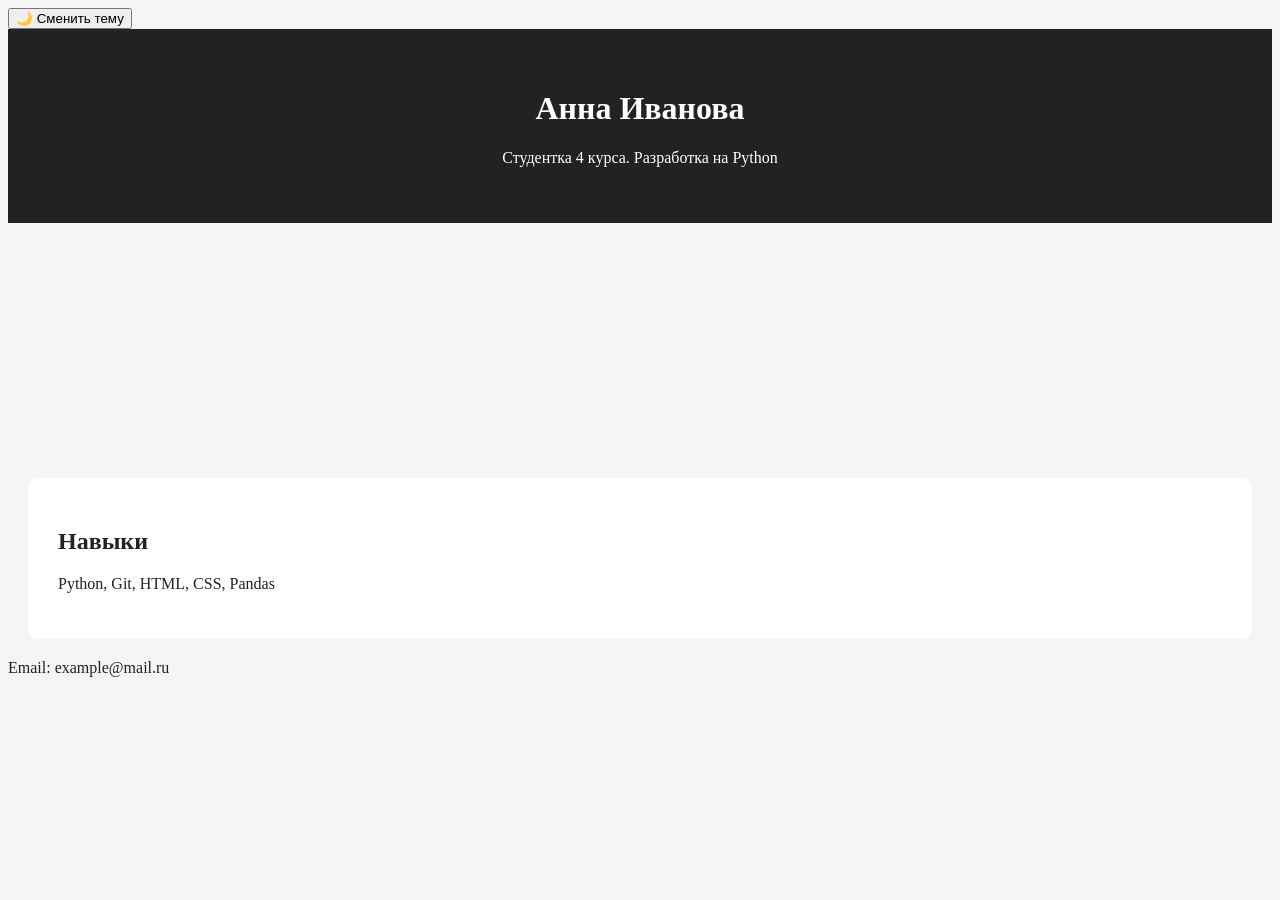
==== index.html @ 7d3847ce "first commit" ====
<!DOCTYPE html>
<html lang="ru">
<head>
    <meta charset="UTF-8">
    <title>Портфолио</title>
    <link rel="stylesheet" href="style.css">
    <script src="script.js"></script>
    <link href="https://cdn.jsdelivr.net/npm/aos@2.3.4/dist/aos.css" rel="stylesheet">
    <script src="https://cdn.jsdelivr.net/npm/aos@2.3.4/dist/aos.js"></script>
</head>
<body>
    <body class="light">
    <button id="theme-button">🌙 Сменить тему</button>
    <header>
        <h1>Анна Иванова</h1>
        <p>Студентка 4 курса. Разработка на Python</p>
    </header>
    
    <section data-aos="fade-up">
        <h2>Проекты</h2>
        <ul>
            <li>Игра "Угадай число"</li>
            <li>Калькулятор</li>
            <li>Учёт расходов</li>
        <li>Анализ данных</li>
    </ul>
</section>

    <section>
        <h2>Навыки</h2>
        <p>Python, Git, HTML, CSS, Pandas</p>
    </section>

    <footer>
        <p>Email: example@mail.ru</p>
    </footer>
</body>
</html>
---- style.css ----
body {
    background: #f5f5f5;
    color: #222;
    transition: 0.5s;
}

body.light {
    background: #f5f5f5;
    color: #222;
}

body.light section {
    background: white;
}

body.dark {
    background: #121212;
    color: #e0e0e0;
}

body.dark section {
    background: #1e1e1e;
}

header {
    background: #222;
    color: white;
    padding: 40px;
    text-align: center;
}

section {
    padding: 30px;
    margin: 20px;
    background: white;
    border-radius: 10px;
}
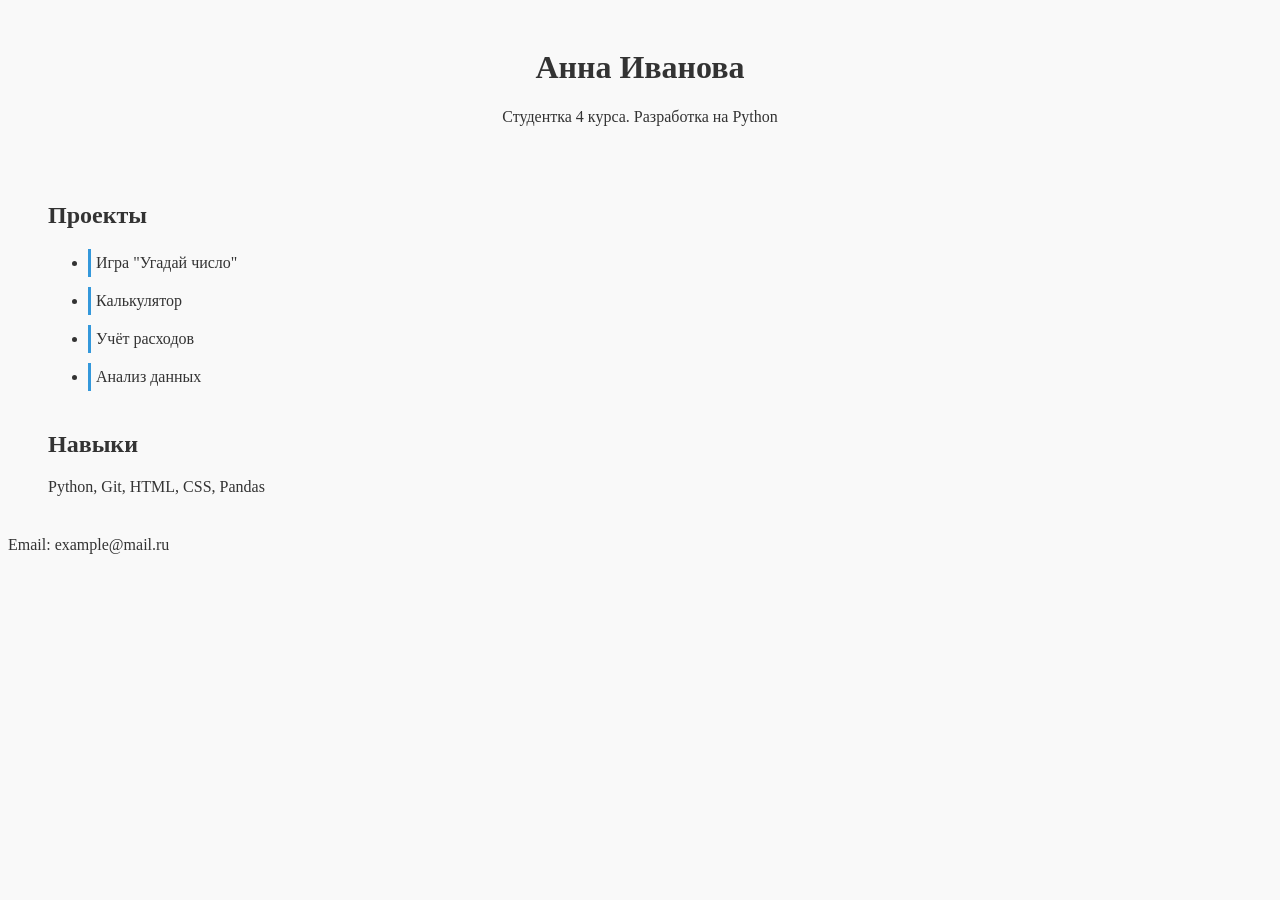
==== commit ce669ef4: "No light and dark mode" ====
--- a/index.html
+++ b/index.html
@@ -2,37 +2,41 @@
 <html lang="ru">
 <head>
     <meta charset="UTF-8">
-    <title>Портфолио</title>
+    <title>Портфолио Анны Ивановой</title>
     <link rel="stylesheet" href="style.css">
-    <script src="script.js"></script>
+    <!-- AOS анимации -->
     <link href="https://cdn.jsdelivr.net/npm/aos@2.3.4/dist/aos.css" rel="stylesheet">
-    <script src="https://cdn.jsdelivr.net/npm/aos@2.3.4/dist/aos.js"></script>
 </head>
-<body>
-    <body class="light">
-    <button id="theme-button">🌙 Сменить тему</button>
+<body class="light">
+    <!-- Кнопка убрана -->
     <header>
         <h1>Анна Иванова</h1>
         <p>Студентка 4 курса. Разработка на Python</p>
     </header>
-    
-    <section data-aos="fade-up">
+
+    <section id="projects" data-aos="fade-up">
         <h2>Проекты</h2>
         <ul>
-            <li>Игра "Угадай число"</li>
-            <li>Калькулятор</li>
-            <li>Учёт расходов</li>
-        <li>Анализ данных</li>
-    </ul>
-</section>
+            <li class="project-item" data-aos="fade-right" data-aos-delay="100">Игра "Угадай число"</li>
+            <li class="project-item" data-aos="fade-right" data-aos-delay="200">Калькулятор</li>
+            <li class="project-item" data-aos="fade-right" data-aos-delay="300">Учёт расходов</li>
+            <li class="project-item" data-aos="fade-right" data-aos-delay="400">Анализ данных</li>
+        </ul>
+    </section>
 
-    <section>
+    <section id="skills" data-aos="fade-up" data-aos-delay="100">
         <h2>Навыки</h2>
         <p>Python, Git, HTML, CSS, Pandas</p>
     </section>
 
-    <footer>
+    <footer data-aos="fade-up" data-aos-delay="200">
         <p>Email: example@mail.ru</p>
     </footer>
+
+    <script src="https://cdn.jsdelivr.net/npm/aos@2.3.4/dist/aos.js"></script>
+    <script src="script.js"></script>
+    <script>
+        AOS.init(); // инициализация анимаций
+    </script>
 </body>
 </html>
--- a/style.css
+++ b/style.css
@@ -1,37 +1,31 @@
-body {
-    background: #f5f5f5;
-    color: #222;
-    transition: 0.5s;
-}
+/* style.css */
 
 body.light {
-    background: #f5f5f5;
-    color: #222;
-}
-
-body.light section {
-    background: white;
+    background-color: #f9f9f9;
+    color: #333;
 }
 
 body.dark {
-    background: #121212;
-    color: #e0e0e0;
-}
-
-body.dark section {
-    background: #1e1e1e;
+    background-color: #222;
+    color: #f9f9f9;
 }
 
 header {
-    background: #222;
-    color: white;
-    padding: 40px;
     text-align: center;
+    padding: 20px;
 }
 
 section {
-    padding: 30px;
-    margin: 20px;
-    background: white;
-    border-radius: 10px;
+    margin: 40px;
+}
+
+.project-item {
+    cursor: pointer;
+    margin: 10px 0;
+    padding: 5px;
+    border-left: 3px solid #3498db;
+}
+
+.project-item:hover {
+    background-color: #eef;
 }
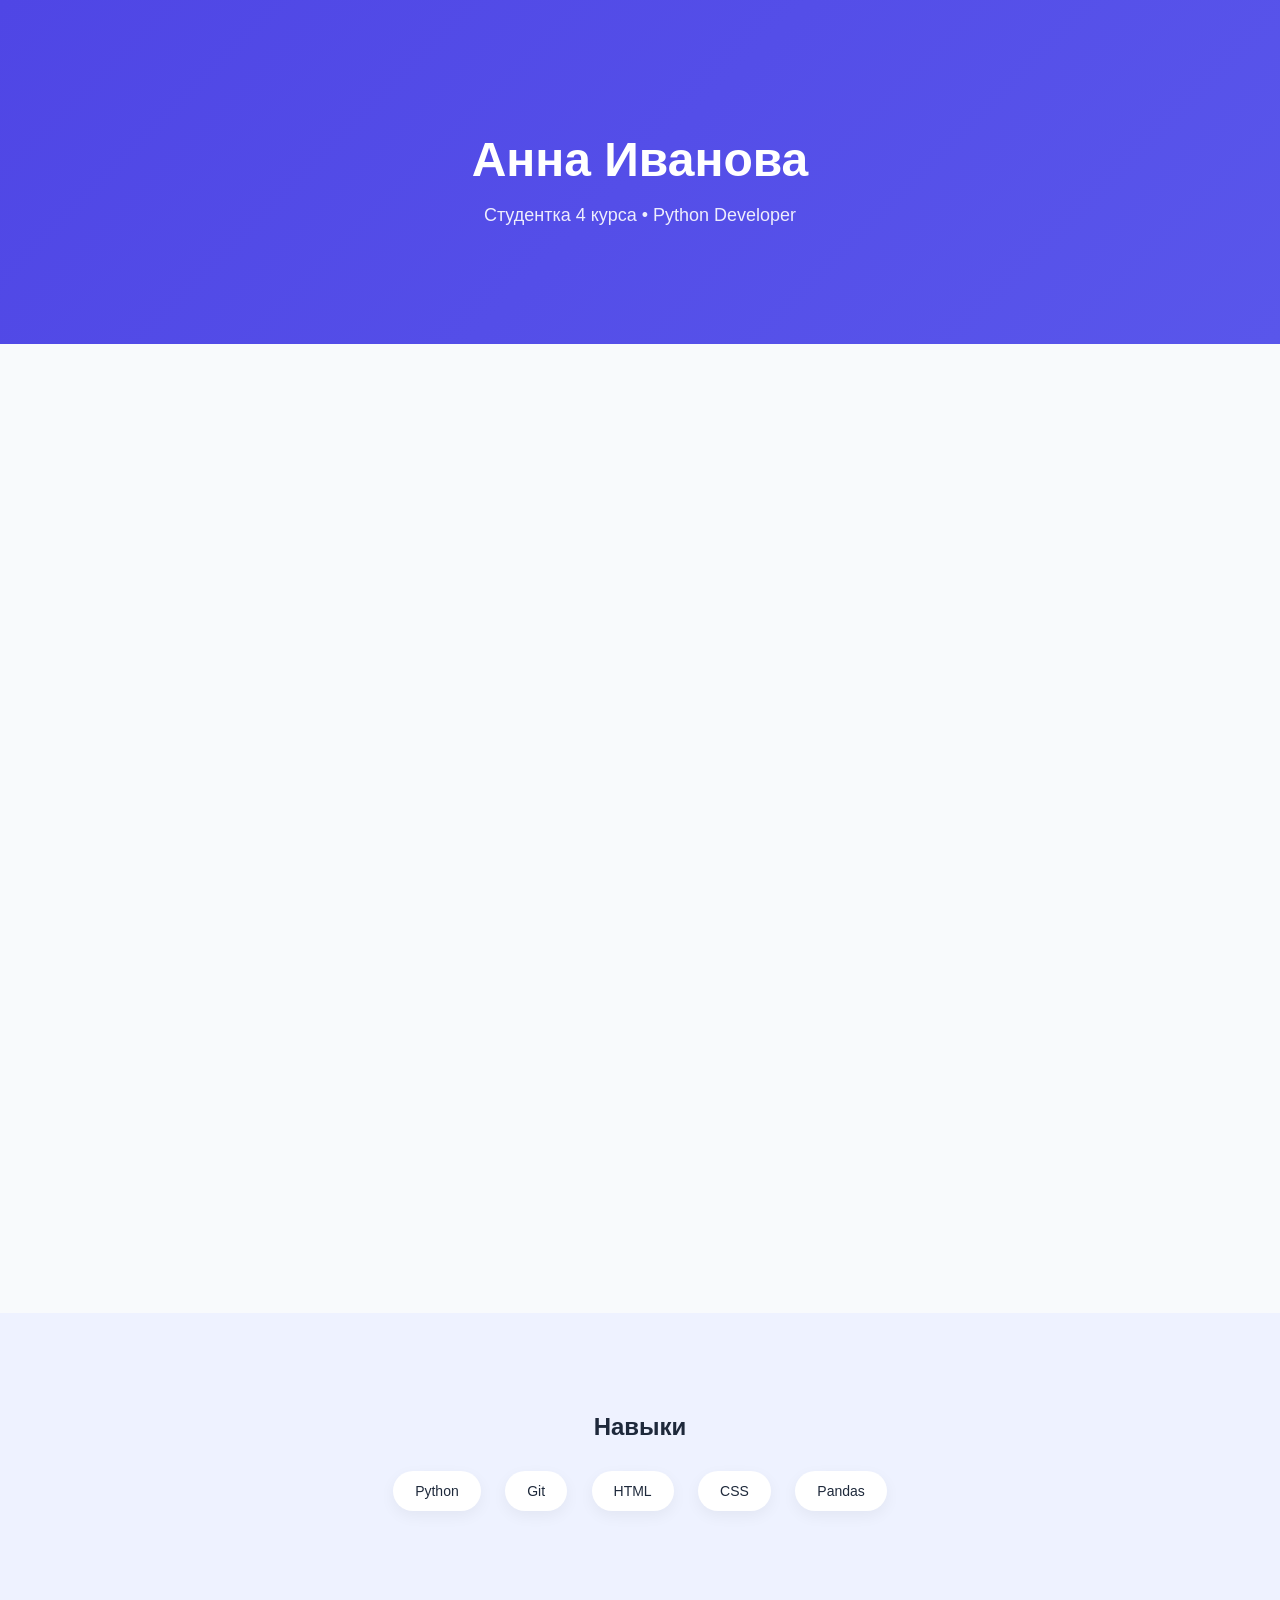
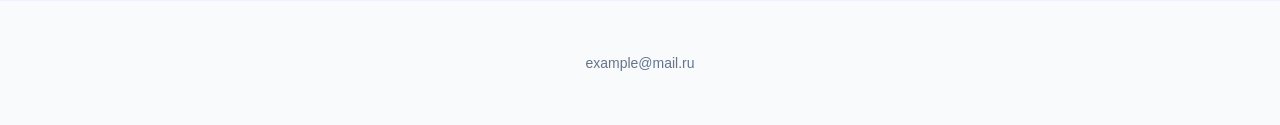
==== commit adc38cdb: "new desiang" ====
--- a/index.html
+++ b/index.html
@@ -2,41 +2,66 @@
 <html lang="ru">
 <head>
     <meta charset="UTF-8">
-    <title>Портфолио Анны Ивановой</title>
+    <meta name="viewport" content="width=device-width, initial-scale=1.0">
+    <title>Анна Иванова | Портфолио</title>
     <link rel="stylesheet" href="style.css">
-    <!-- AOS анимации -->
-    <link href="https://cdn.jsdelivr.net/npm/aos@2.3.4/dist/aos.css" rel="stylesheet">
 </head>
-<body class="light">
-    <!-- Кнопка убрана -->
-    <header>
-        <h1>Анна Иванова</h1>
-        <p>Студентка 4 курса. Разработка на Python</p>
+<body>
+
+    <header class="hero">
+        <div class="container">
+            <h1>Анна Иванова</h1>
+            <p>Студентка 4 курса • Python Developer</p>
+        </div>
     </header>
 
-    <section id="projects" data-aos="fade-up">
-        <h2>Проекты</h2>
-        <ul>
-            <li class="project-item" data-aos="fade-right" data-aos-delay="100">Игра "Угадай число"</li>
-            <li class="project-item" data-aos="fade-right" data-aos-delay="200">Калькулятор</li>
-            <li class="project-item" data-aos="fade-right" data-aos-delay="300">Учёт расходов</li>
-            <li class="project-item" data-aos="fade-right" data-aos-delay="400">Анализ данных</li>
-        </ul>
+    <section class="projects">
+        <div class="container">
+            <h2 class="fade-in">Мои проекты</h2>
+            
+            <div class="project-card fade-in">
+                <h3>Игра "Угадай число"</h3>
+                <p>Консольная игра на Python с использованием random и циклов.</p>
+            </div>
+
+            <div class="project-card fade-in">
+                <h3>Калькулятор</h3>
+                <p>Приложение с функциями и обработкой ошибок.</p>
+            </div>
+                
+            <div class="project-card fade-in">
+                <h3>Учёт расходов</h3>
+                <p>Работа с файлами и хранение данных.</p>
+            </div>
+            
+            <div class="project-card fade-in">
+                <h3>Анализ данных</h3>
+                <p>Использование Pandas и Matplotlib для построения графиков.</p>
+            </div>
+        </div>
     </section>
 
-    <section id="skills" data-aos="fade-up" data-aos-delay="100">
-        <h2>Навыки</h2>
-        <p>Python, Git, HTML, CSS, Pandas</p>
+    <section class="skills">
+        <div class="container">
+            <h2>Навыки</h2>
+            <div class="skill-list">
+                <span>Python</span>
+                <span>Git</span>
+                <span>HTML</span>
+                <span>CSS</span>
+                <span>Pandas</span>
+            </div>
+        </div>
     </section>
-
-    <footer data-aos="fade-up" data-aos-delay="200">
-        <p>Email: example@mail.ru</p>
+    
+    <footer>
+        <div class="container">
+            <p>example@mail.ru</p>
+        </div>
     </footer>
 
-    <script src="https://cdn.jsdelivr.net/npm/aos@2.3.4/dist/aos.js"></script>
+    <!-- Подключаем JS в самом конце -->
     <script src="script.js"></script>
-    <script>
-        AOS.init(); // инициализация анимаций
-    </script>
+
 </body>
 </html>
--- a/style.css
+++ b/style.css
@@ -1,31 +1,179 @@
-/* style.css */
-
-body.light {
-    background-color: #f9f9f9;
-    color: #333;
+body {
+    margin: 0;
+    font-family: 'Segoe UI', sans-serif;
+    background-color: #F8FAFC;
+    color: #1E293B;
+    scroll-behavior: smooth;
 }
 
-body.dark {
-    background-color: #222;
-    color: #f9f9f9;
+/* ================= HERO ================= */
+
+.hero {
+    text-align: center;
+    padding: 100px 20px;
+    background: linear-gradient(135deg, #4F46E5, #6366F1);
+    background-size: 200% 200%;
+    animation: gradientMove 8s ease infinite;
+    color: white;
 }
 
-header {
-    text-align: center;
-    padding: 20px;
+@keyframes gradientMove {
+    0% { background-position: 0% 50%; }
+    50% { background-position: 100% 50%; }
+    100% { background-position: 0% 50%; }
 }
 
-section {
-    margin: 40px;
+.hero h1 {
+    font-size: 48px;
+    margin-bottom: 10px;
+    animation: fadeDown 1s ease forwards;
 }
 
-.project-item {
-    cursor: pointer;
-    margin: 10px 0;
-    padding: 5px;
-    border-left: 3px solid #3498db;
+.hero p {
+    font-size: 18px;
+    opacity: 0;
+    animation: fadeUp 1s ease forwards;
+    animation-delay: 0.5s;
 }
 
-.project-item:hover {
-    background-color: #eef;
+/* ================= АНИМАЦИИ ================= */
+
+@keyframes fadeDown {
+    from {
+        opacity: 0;
+        transform: translateY(-20px);
+    }
+    to {
+        opacity: 1;
+        transform: translateY(0);
+    }
+}
+
+@keyframes fadeUp {
+    from {
+        opacity: 0;
+        transform: translateY(20px);
+    }
+    to {
+        opacity: 0.9;
+        transform: translateY(0);
+    }
+}
+
+/* ================= ПРОЕКТЫ ================= */
+
+.projects {
+    padding: 80px 20px;
+    text-align: center;
+}
+
+.projects h2 {
+    margin-bottom: 40px;
+    font-size: 28px;
+}
+
+.project-card {
+    background: white;
+    padding: 30px;
+    margin: 25px auto;
+    max-width: 520px;
+    border-radius: 14px;
+    box-shadow: 0 10px 25px rgba(0,0,0,0.06);
+    transition: transform 0.4s ease, box-shadow 0.4s ease;
+    position: relative;
+    overflow: hidden;
+}
+
+.project-card:hover {
+    transform: translateY(-8px);
+    box-shadow: 0 15px 35px rgba(0,0,0,0.1);
+}
+
+/* Блеск при наведении */
+.project-card::after {
+    content: "";
+    position: absolute;
+    width: 100%;
+    height: 100%;
+    background: linear-gradient(
+        120deg,
+        transparent,
+        rgba(255,255,255,0.4),
+        transparent
+    );
+    top: 0;
+    left: -100%;
+    transition: 0.7s;
+}
+
+.project-card:hover::after {
+    left: 100%;
+}
+
+/* Эффект клика */
+.project-card:active {
+    transform: scale(0.97);
+}
+
+/* ================= НАВЫКИ ================= */
+
+.skills {
+    padding: 80px 20px;
+    text-align: center;
+    background: #EEF2FF;
+}
+
+.skill-list span {
+    display: inline-block;
+    background: white;
+    padding: 12px 22px;
+    margin: 10px;
+    border-radius: 30px;
+    font-size: 14px;
+    box-shadow: 0 5px 15px rgba(0,0,0,0.05);
+    transition: transform 0.3s ease;
+}
+
+.skill-list span:hover {
+    transform: scale(1.08);
+}
+
+/* ================= SCROLL АНИМАЦИЯ ================= */
+
+.fade-in {
+    opacity: 0;
+    transform: translateY(40px);
+    transition: all 0.9s ease;
+}
+
+.fade-in.show {
+    opacity: 1;
+    transform: translateY(0);
+}
+
+.container {
+    max-width: 1100px;
+    margin: 0 auto;
+}
+
+/* ================= FOOTER ================= */
+
+footer {
+    text-align: center;
+    padding: 40px;
+    font-size: 14px;
+    color: #64748B;
+}
+
+/* ================= АДАПТИВ ================= */
+
+@media (max-width: 600px) {
+    .hero h1 {
+        font-size: 32px;
+    }
+
+    .project-card {
+        margin: 15px;
+        padding: 20px;
+    }
 }
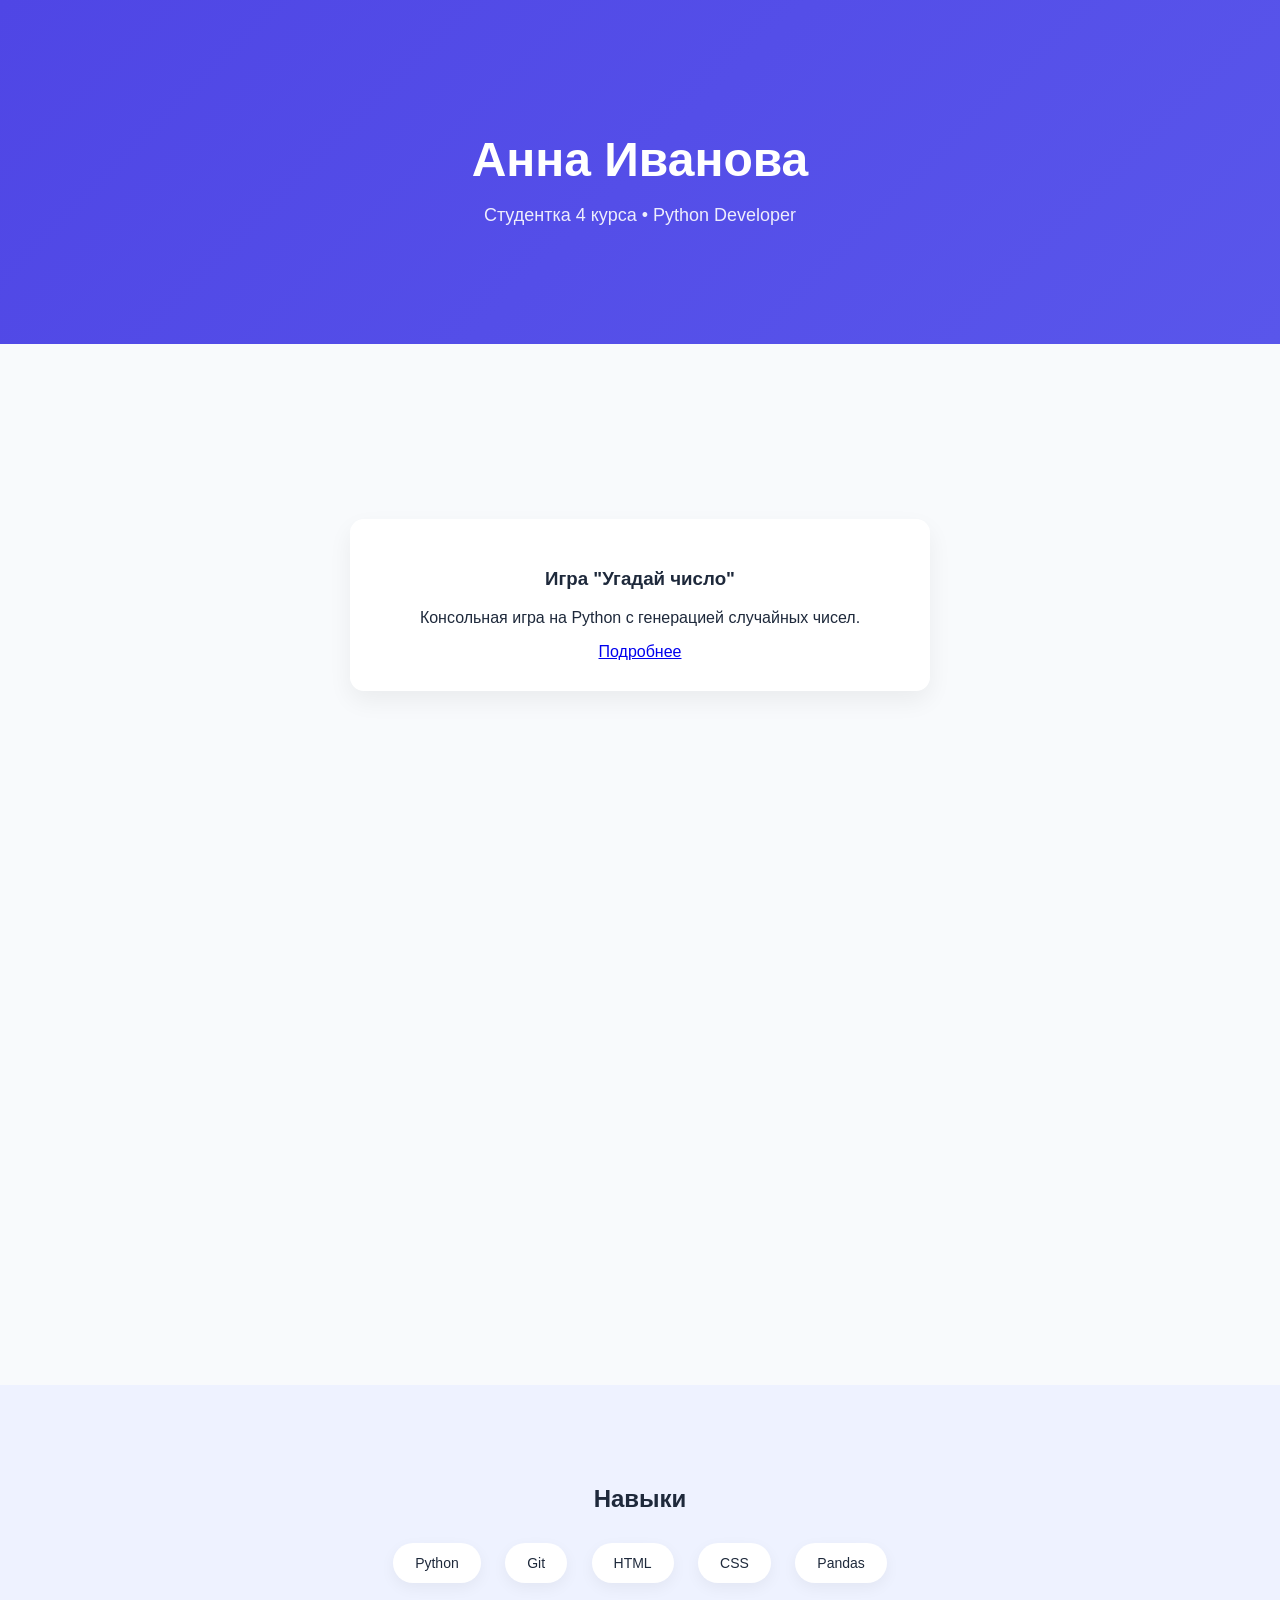
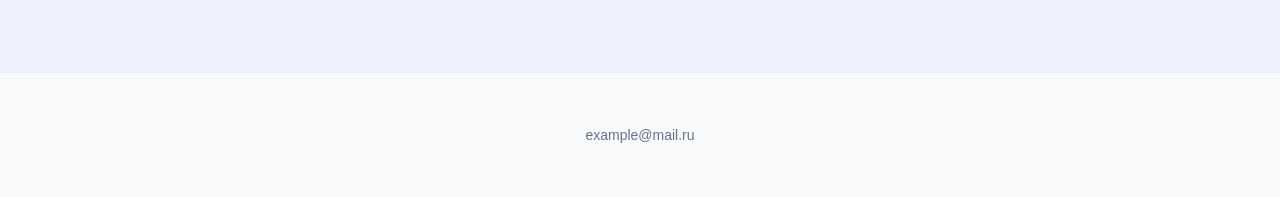
==== commit 2abb7193: "a new tab has been added" ====
--- a/index.html
+++ b/index.html
@@ -19,24 +19,28 @@
         <div class="container">
             <h2 class="fade-in">Мои проекты</h2>
             
-            <div class="project-card fade-in">
+            <div class="project-card">
                 <h3>Игра "Угадай число"</h3>
-                <p>Консольная игра на Python с использованием random и циклов.</p>
+                <p>Консольная игра на Python с генерацией случайных чисел.</p>
+                <a href="projects/guess-game.html" class="project-button">Подробнее</a>
             </div>
 
             <div class="project-card fade-in">
                 <h3>Калькулятор</h3>
                 <p>Приложение с функциями и обработкой ошибок.</p>
+                <a href="projects/calculator.html" class="project-button">Подробнее</a>
             </div>
                 
             <div class="project-card fade-in">
                 <h3>Учёт расходов</h3>
                 <p>Работа с файлами и хранение данных.</p>
+                <a href="projects/expenses.html" class="project-button">Подробнее</a>
             </div>
             
             <div class="project-card fade-in">
                 <h3>Анализ данных</h3>
                 <p>Использование Pandas и Matplotlib для построения графиков.</p>
+                <a href="projects/data-analysis.html" class="project-button">Подробнее</a>
             </div>
         </div>
     </section>
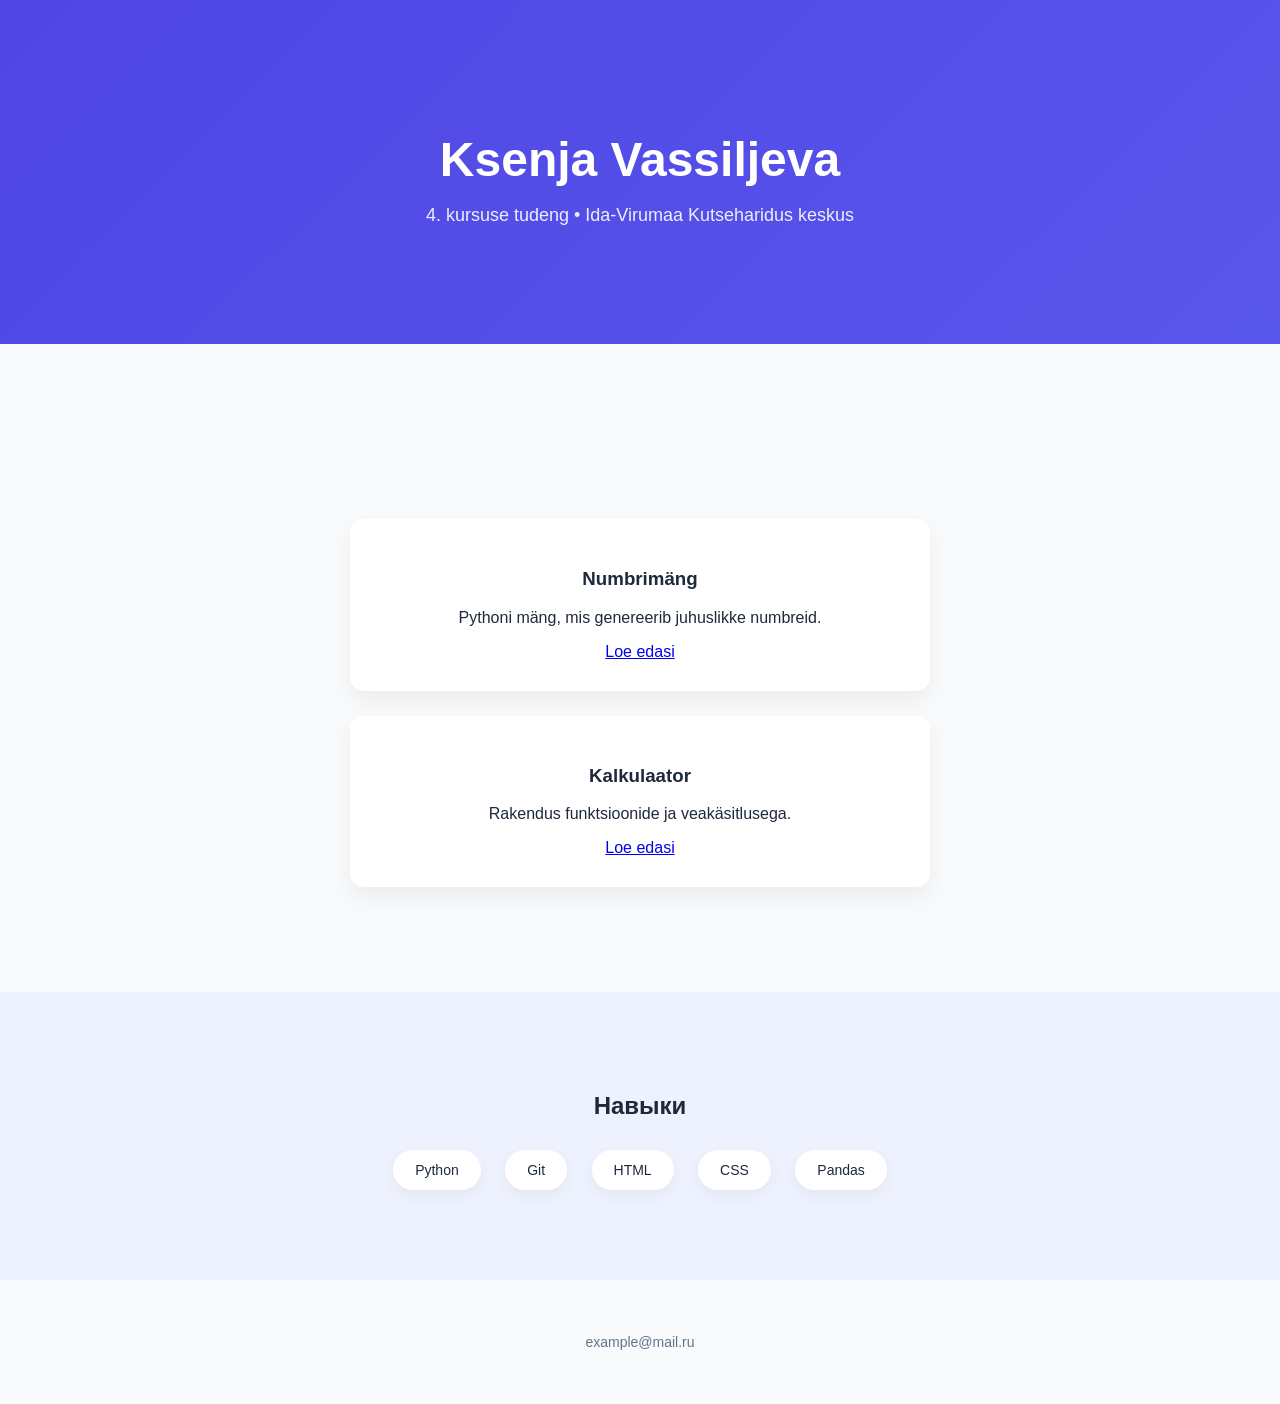
==== commit 3b48907f: "change guess game and add calculator" ====
--- a/index.html
+++ b/index.html
@@ -3,45 +3,34 @@
 <head>
     <meta charset="UTF-8">
     <meta name="viewport" content="width=device-width, initial-scale=1.0">
-    <title>Анна Иванова | Портфолио</title>
+    <title>Ksenja Vassiljeva | Портфолио</title>
     <link rel="stylesheet" href="style.css">
 </head>
 <body>
 
     <header class="hero">
         <div class="container">
-            <h1>Анна Иванова</h1>
-            <p>Студентка 4 курса • Python Developer</p>
+            <h1>Ksenja Vassiljeva</h1>
+            <p> 4. kursuse tudeng • Ida-Virumaa Kutseharidus keskus</p>
         </div>
     </header>
 
     <section class="projects">
         <div class="container">
-            <h2 class="fade-in">Мои проекты</h2>
+            <h2 class="fade-in">Minu projektid</h2>
             
             <div class="project-card">
-                <h3>Игра "Угадай число"</h3>
-                <p>Консольная игра на Python с генерацией случайных чисел.</p>
-                <a href="projects/guess-game.html" class="project-button">Подробнее</a>
+                <h3>Numbrimäng</h3>
+                <p>Pythoni mäng, mis genereerib juhuslikke numbreid.</p>
+                <a href="projects/guess-game.html" class="project-button">Loe edasi</a>
             </div>
 
-            <div class="project-card fade-in">
-                <h3>Калькулятор</h3>
-                <p>Приложение с функциями и обработкой ошибок.</p>
-                <a href="projects/calculator.html" class="project-button">Подробнее</a>
+            <div class="project-card">
+                <h3>Kalkulaator</h3>
+                <p>Rakendus funktsioonide ja veakäsitlusega.</p>
+                <a href="projects/calculator.html" class="project-button">Loe edasi</a>
             </div>
-                
-            <div class="project-card fade-in">
-                <h3>Учёт расходов</h3>
-                <p>Работа с файлами и хранение данных.</p>
-                <a href="projects/expenses.html" class="project-button">Подробнее</a>
-            </div>
-            
-            <div class="project-card fade-in">
-                <h3>Анализ данных</h3>
-                <p>Использование Pandas и Matplotlib для построения графиков.</p>
-                <a href="projects/data-analysis.html" class="project-button">Подробнее</a>
-            </div>
+
         </div>
     </section>
 
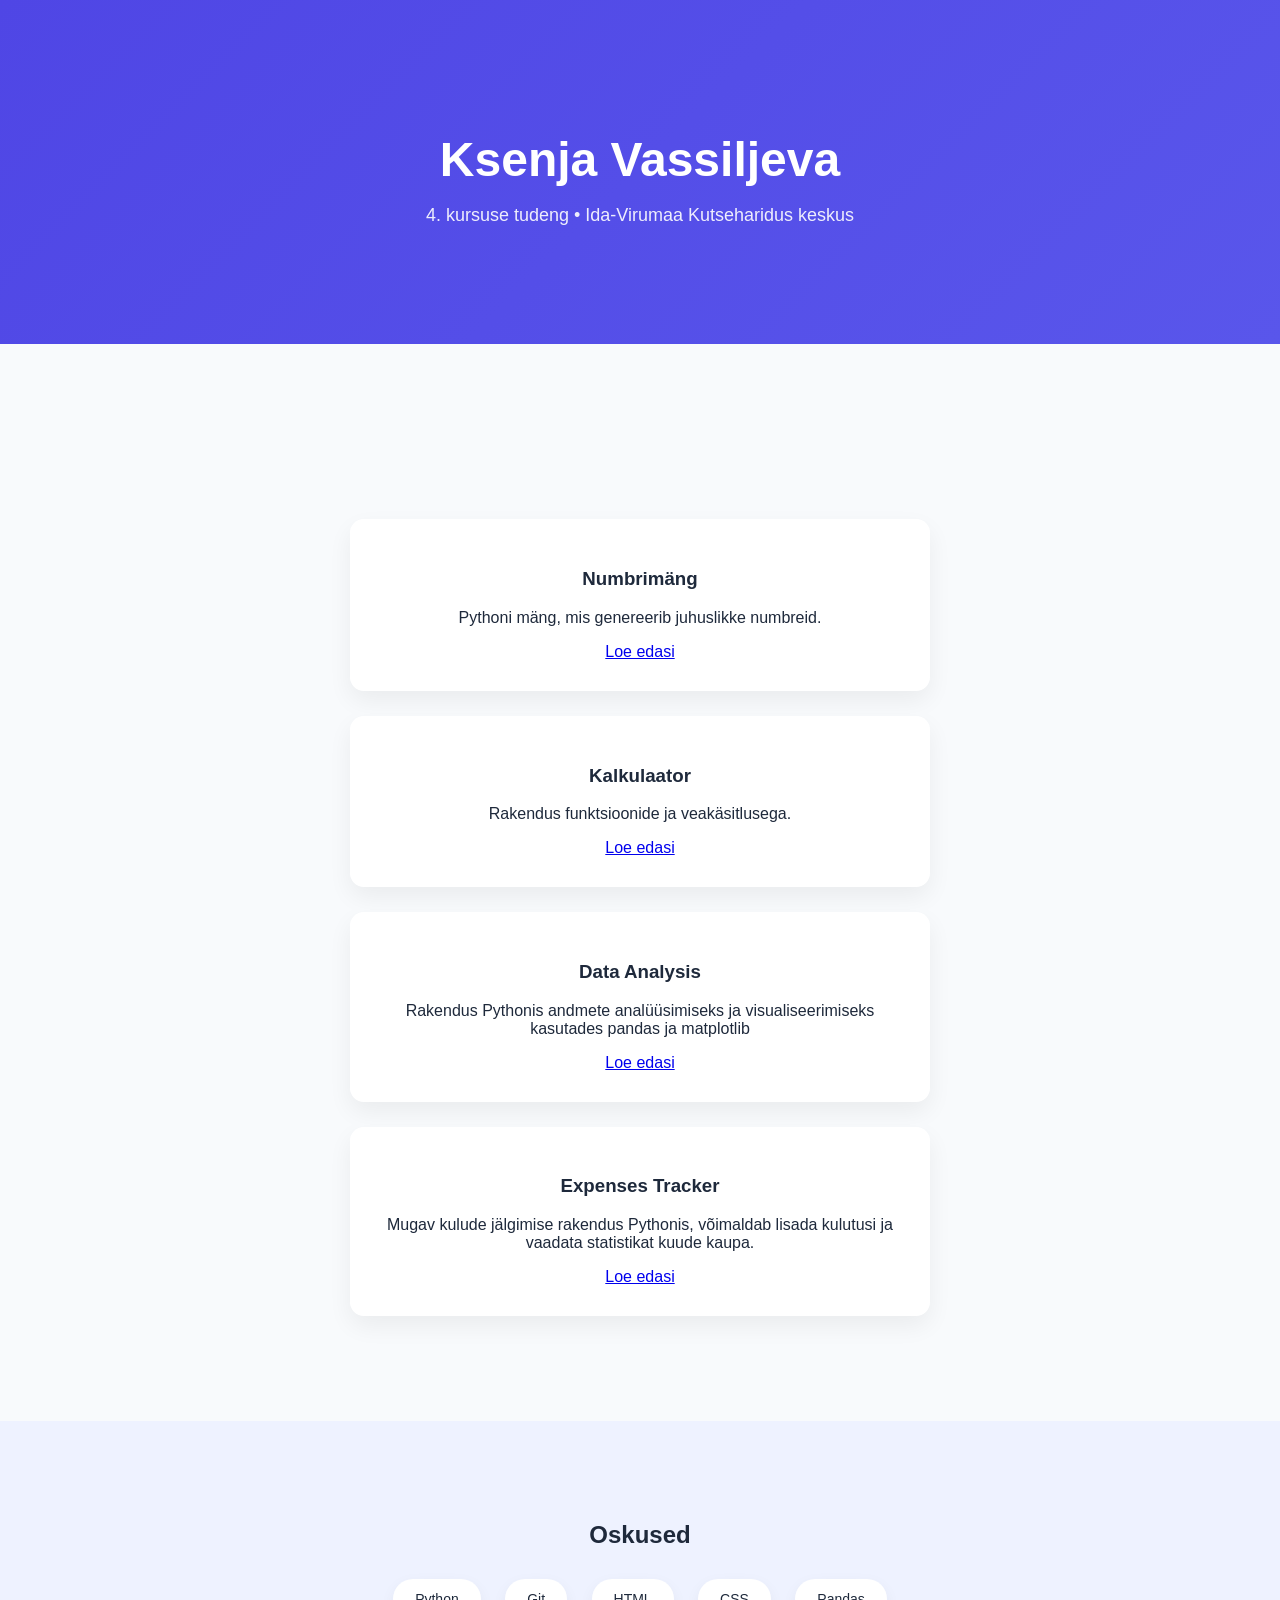
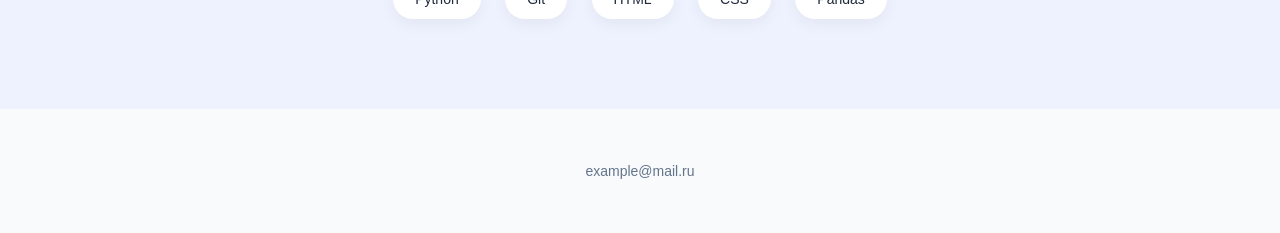
==== commit 70ce7bc8: "lisas paar punkti" ====
--- a/index.html
+++ b/index.html
@@ -3,7 +3,7 @@
 <head>
     <meta charset="UTF-8">
     <meta name="viewport" content="width=device-width, initial-scale=1.0">
-    <title>Ksenja Vassiljeva | Портфолио</title>
+    <title>Ksenja Vassiljeva | Portfolio</title>
     <link rel="stylesheet" href="style.css">
 </head>
 <body>
@@ -17,7 +17,7 @@
 
     <section class="projects">
         <div class="container">
-            <h2 class="fade-in">Minu projektid</h2>
+            <h2 class="fade-in">Minu projektid Python</h2>
             
             <div class="project-card">
                 <h3>Numbrimäng</h3>
@@ -31,12 +31,24 @@
                 <a href="projects/calculator.html" class="project-button">Loe edasi</a>
             </div>
 
+            <div class="project-card">
+                <h3>Data Analysis</h3>
+                <p>Rakendus Pythonis andmete analüüsimiseks ja visualiseerimiseks kasutades pandas ja matplotlib</p>
+                <a href="projects/data-analysis.html" class="project-button">Loe edasi</a>
+            </div>
+
+            <div class="project-card">
+                <h3>Expenses Tracker</h3>
+                <p>Mugav kulude jälgimise rakendus Pythonis, võimaldab lisada kulutusi ja vaadata statistikat kuude kaupa.</p>
+                <a href="projects/expenses.html" class="project-button">Loe edasi</a>
+            </div>
+
         </div>
     </section>
 
     <section class="skills">
         <div class="container">
-            <h2>Навыки</h2>
+            <h2>Oskused</h2>
             <div class="skill-list">
                 <span>Python</span>
                 <span>Git</span>
@@ -52,8 +64,6 @@
             <p>example@mail.ru</p>
         </div>
     </footer>
-
-    <!-- Подключаем JS в самом конце -->
     <script src="script.js"></script>
 
 </body>
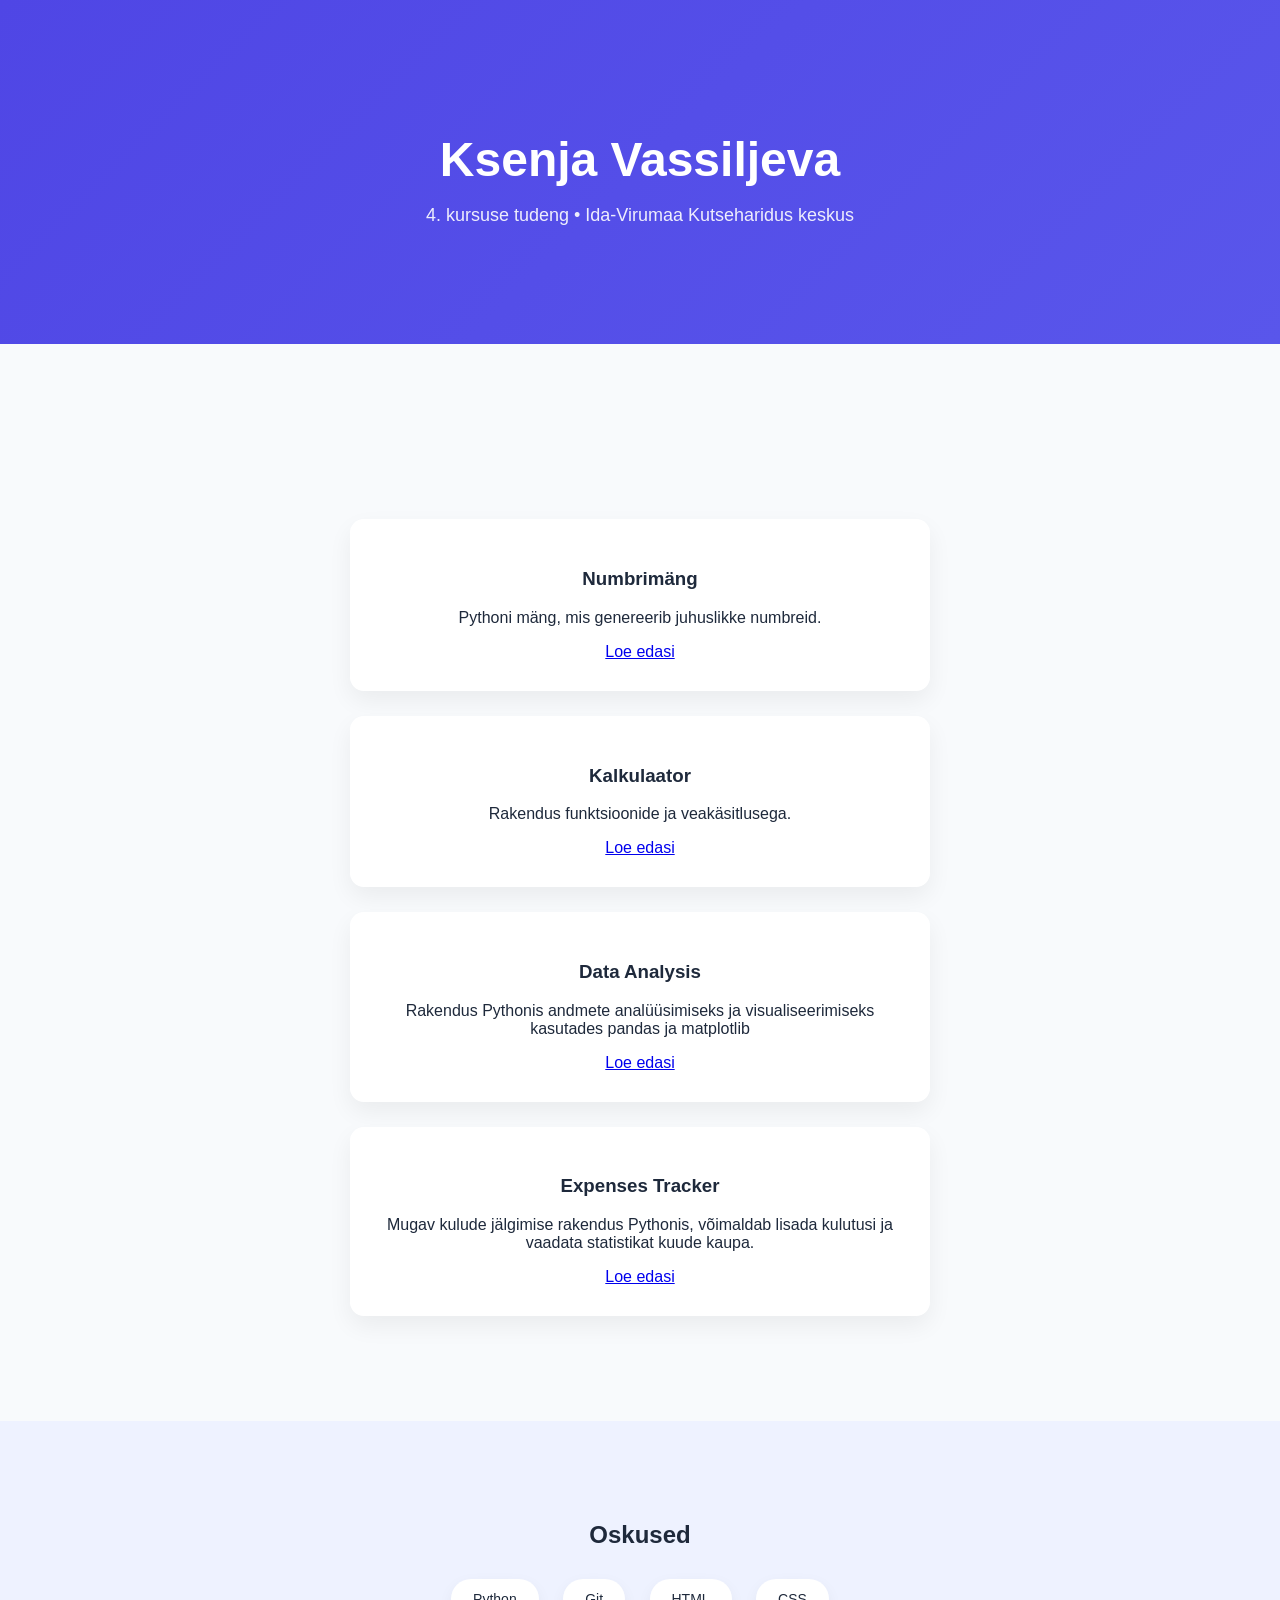
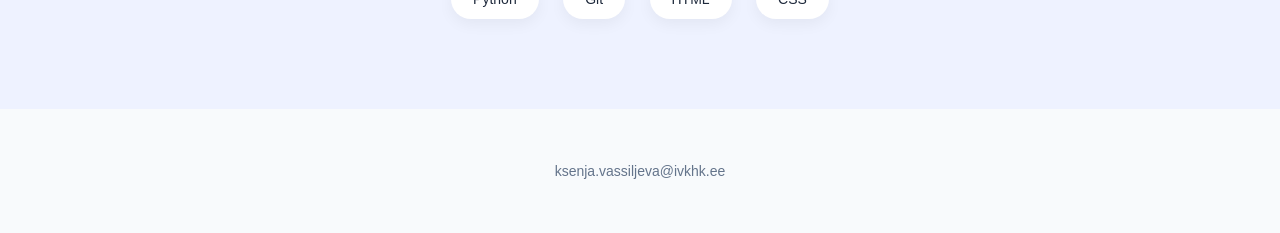
==== commit 2298b916: "Add files via upload Pealeht on veidi ümber kujundatud. Paar viga on parandatud." ====
--- a/index.html
+++ b/index.html
@@ -1,70 +1,69 @@
-<!DOCTYPE html>
-<html lang="ru">
-<head>
-    <meta charset="UTF-8">
-    <meta name="viewport" content="width=device-width, initial-scale=1.0">
-    <title>Ksenja Vassiljeva | Portfolio</title>
-    <link rel="stylesheet" href="style.css">
-</head>
-<body>
-
-    <header class="hero">
-        <div class="container">
-            <h1>Ksenja Vassiljeva</h1>
-            <p> 4. kursuse tudeng • Ida-Virumaa Kutseharidus keskus</p>
-        </div>
-    </header>
-
-    <section class="projects">
-        <div class="container">
-            <h2 class="fade-in">Minu projektid Python</h2>
-            
-            <div class="project-card">
-                <h3>Numbrimäng</h3>
-                <p>Pythoni mäng, mis genereerib juhuslikke numbreid.</p>
-                <a href="projects/guess-game.html" class="project-button">Loe edasi</a>
-            </div>
-
-            <div class="project-card">
-                <h3>Kalkulaator</h3>
-                <p>Rakendus funktsioonide ja veakäsitlusega.</p>
-                <a href="projects/calculator.html" class="project-button">Loe edasi</a>
-            </div>
-
-            <div class="project-card">
-                <h3>Data Analysis</h3>
-                <p>Rakendus Pythonis andmete analüüsimiseks ja visualiseerimiseks kasutades pandas ja matplotlib</p>
-                <a href="projects/data-analysis.html" class="project-button">Loe edasi</a>
-            </div>
-
-            <div class="project-card">
-                <h3>Expenses Tracker</h3>
-                <p>Mugav kulude jälgimise rakendus Pythonis, võimaldab lisada kulutusi ja vaadata statistikat kuude kaupa.</p>
-                <a href="projects/expenses.html" class="project-button">Loe edasi</a>
-            </div>
-
-        </div>
-    </section>
-
-    <section class="skills">
-        <div class="container">
-            <h2>Oskused</h2>
-            <div class="skill-list">
-                <span>Python</span>
-                <span>Git</span>
-                <span>HTML</span>
-                <span>CSS</span>
-                <span>Pandas</span>
-            </div>
-        </div>
-    </section>
-    
-    <footer>
-        <div class="container">
-            <p>example@mail.ru</p>
-        </div>
-    </footer>
-    <script src="script.js"></script>
-
-</body>
+<!DOCTYPE html>
+<html lang="ru">
+<head>
+    <meta charset="UTF-8">
+    <meta name="viewport" content="width=device-width, initial-scale=1.0">
+    <title>Ksenja Vassiljeva | Portfolio</title>
+    <link rel="stylesheet" href="style.css">
+</head>
+<body>
+
+    <header class="hero">
+        <div class="container">
+            <h1>Ksenja Vassiljeva</h1>
+            <p> 4. kursuse tudeng • Ida-Virumaa Kutseharidus keskus</p>
+        </div>
+    </header>
+
+    <section class="projects">
+        <div class="container">
+            <h2 class="fade-in">Minu projektid Python</h2>
+            
+            <div class="project-card">
+                <h3>Numbrimäng</h3>
+                <p>Pythoni mäng, mis genereerib juhuslikke numbreid.</p>
+                <a href="projects/guess-game.html" class="project-button">Loe edasi</a>
+            </div>
+
+            <div class="project-card">
+                <h3>Kalkulaator</h3>
+                <p>Rakendus funktsioonide ja veakäsitlusega.</p>
+                <a href="projects/calculator.html" class="project-button">Loe edasi</a>
+            </div>
+
+            <div class="project-card">
+                <h3>Data Analysis</h3>
+                <p>Rakendus Pythonis andmete analüüsimiseks ja visualiseerimiseks kasutades pandas ja matplotlib</p>
+                <a href="projects/data-analysis.html" class="project-button">Loe edasi</a>
+            </div>
+
+            <div class="project-card">
+                <h3>Expenses Tracker</h3>
+                <p>Mugav kulude jälgimise rakendus Pythonis, võimaldab lisada kulutusi ja vaadata statistikat kuude kaupa.</p>
+                <a href="projects/expenses.html" class="project-button">Loe edasi</a>
+            </div>
+
+        </div>
+    </section>
+
+    <section class="skills">
+        <div class="container">
+            <h2>Oskused</h2>
+            <div class="skill-list">
+                <span>Python</span>
+                <span>Git</span>
+                <span>HTML</span>
+                <span>CSS</span>
+            </div>
+        </div>
+    </section>
+    
+    <footer>
+        <div class="container">
+            <p>ksenja.vassiljeva@ivkhk.ee</p>
+        </div>
+    </footer>
+    <script src="script.js"></script>
+
+</body>
 </html>
--- a/style.css
+++ b/style.css
@@ -1,179 +1,179 @@
-body {
-    margin: 0;
-    font-family: 'Segoe UI', sans-serif;
-    background-color: #F8FAFC;
-    color: #1E293B;
-    scroll-behavior: smooth;
-}
-
-/* ================= HERO ================= */
-
-.hero {
-    text-align: center;
-    padding: 100px 20px;
-    background: linear-gradient(135deg, #4F46E5, #6366F1);
-    background-size: 200% 200%;
-    animation: gradientMove 8s ease infinite;
-    color: white;
-}
-
-@keyframes gradientMove {
-    0% { background-position: 0% 50%; }
-    50% { background-position: 100% 50%; }
-    100% { background-position: 0% 50%; }
-}
-
-.hero h1 {
-    font-size: 48px;
-    margin-bottom: 10px;
-    animation: fadeDown 1s ease forwards;
-}
-
-.hero p {
-    font-size: 18px;
-    opacity: 0;
-    animation: fadeUp 1s ease forwards;
-    animation-delay: 0.5s;
-}
-
-/* ================= АНИМАЦИИ ================= */
-
-@keyframes fadeDown {
-    from {
-        opacity: 0;
-        transform: translateY(-20px);
-    }
-    to {
-        opacity: 1;
-        transform: translateY(0);
-    }
-}
-
-@keyframes fadeUp {
-    from {
-        opacity: 0;
-        transform: translateY(20px);
-    }
-    to {
-        opacity: 0.9;
-        transform: translateY(0);
-    }
-}
-
-/* ================= ПРОЕКТЫ ================= */
-
-.projects {
-    padding: 80px 20px;
-    text-align: center;
-}
-
-.projects h2 {
-    margin-bottom: 40px;
-    font-size: 28px;
-}
-
-.project-card {
-    background: white;
-    padding: 30px;
-    margin: 25px auto;
-    max-width: 520px;
-    border-radius: 14px;
-    box-shadow: 0 10px 25px rgba(0,0,0,0.06);
-    transition: transform 0.4s ease, box-shadow 0.4s ease;
-    position: relative;
-    overflow: hidden;
-}
-
-.project-card:hover {
-    transform: translateY(-8px);
-    box-shadow: 0 15px 35px rgba(0,0,0,0.1);
-}
-
-/* Блеск при наведении */
-.project-card::after {
-    content: "";
-    position: absolute;
-    width: 100%;
-    height: 100%;
-    background: linear-gradient(
-        120deg,
-        transparent,
-        rgba(255,255,255,0.4),
-        transparent
-    );
-    top: 0;
-    left: -100%;
-    transition: 0.7s;
-}
-
-.project-card:hover::after {
-    left: 100%;
-}
-
-/* Эффект клика */
-.project-card:active {
-    transform: scale(0.97);
-}
-
-/* ================= НАВЫКИ ================= */
-
-.skills {
-    padding: 80px 20px;
-    text-align: center;
-    background: #EEF2FF;
-}
-
-.skill-list span {
-    display: inline-block;
-    background: white;
-    padding: 12px 22px;
-    margin: 10px;
-    border-radius: 30px;
-    font-size: 14px;
-    box-shadow: 0 5px 15px rgba(0,0,0,0.05);
-    transition: transform 0.3s ease;
-}
-
-.skill-list span:hover {
-    transform: scale(1.08);
-}
-
-/* ================= SCROLL АНИМАЦИЯ ================= */
-
-.fade-in {
-    opacity: 0;
-    transform: translateY(40px);
-    transition: all 0.9s ease;
-}
-
-.fade-in.show {
-    opacity: 1;
-    transform: translateY(0);
-}
-
-.container {
-    max-width: 1100px;
-    margin: 0 auto;
-}
-
-/* ================= FOOTER ================= */
-
-footer {
-    text-align: center;
-    padding: 40px;
-    font-size: 14px;
-    color: #64748B;
-}
-
-/* ================= АДАПТИВ ================= */
-
-@media (max-width: 600px) {
-    .hero h1 {
-        font-size: 32px;
-    }
-
-    .project-card {
-        margin: 15px;
-        padding: 20px;
-    }
+body {
+    margin: 0;
+    font-family: 'Segoe UI', sans-serif;
+    background-color: #F8FAFC;
+    color: #1E293B;
+    scroll-behavior: smooth;
+}
+
+/* ================= HERO ================= */
+
+.hero {
+    text-align: center;
+    padding: 100px 20px;
+    background: linear-gradient(135deg, #4F46E5, #6366F1);
+    background-size: 200% 200%;
+    animation: gradientMove 8s ease infinite;
+    color: white;
+}
+
+@keyframes gradientMove {
+    0% { background-position: 0% 50%; }
+    50% { background-position: 100% 50%; }
+    100% { background-position: 0% 50%; }
+}
+
+.hero h1 {
+    font-size: 48px;
+    margin-bottom: 10px;
+    animation: fadeDown 1s ease forwards;
+}
+
+.hero p {
+    font-size: 18px;
+    opacity: 0;
+    animation: fadeUp 1s ease forwards;
+    animation-delay: 0.5s;
+}
+
+/* ================= АНИМАЦИИ ================= */
+
+@keyframes fadeDown {
+    from {
+        opacity: 0;
+        transform: translateY(-20px);
+    }
+    to {
+        opacity: 1;
+        transform: translateY(0);
+    }
+}
+
+@keyframes fadeUp {
+    from {
+        opacity: 0;
+        transform: translateY(20px);
+    }
+    to {
+        opacity: 0.9;
+        transform: translateY(0);
+    }
+}
+
+/* ================= ПРОЕКТЫ ================= */
+
+.projects {
+    padding: 80px 20px;
+    text-align: center;
+}
+
+.projects h2 {
+    margin-bottom: 40px;
+    font-size: 28px;
+}
+
+.project-card {
+    background: white;
+    padding: 30px;
+    margin: 25px auto;
+    max-width: 520px;
+    border-radius: 14px;
+    box-shadow: 0 10px 25px rgba(0,0,0,0.06);
+    transition: transform 0.4s ease, box-shadow 0.4s ease;
+    position: relative;
+    overflow: hidden;
+}
+
+.project-card:hover {
+    transform: translateY(-8px);
+    box-shadow: 0 15px 35px rgba(0,0,0,0.1);
+}
+
+/* Блеск при наведении */
+.project-card::after {
+    content: "";
+    position: absolute;
+    width: 100%;
+    height: 100%;
+    background: linear-gradient(
+        120deg,
+        transparent,
+        rgba(255,255,255,0.4),
+        transparent
+    );
+    top: 0;
+    left: -100%;
+    transition: 0.7s;
+}
+
+.project-card:hover::after {
+    left: 100%;
+}
+
+/* Эффект клика */
+.project-card:active {
+    transform: scale(0.97);
+}
+
+/* ================= НАВЫКИ ================= */
+
+.skills {
+    padding: 80px 20px;
+    text-align: center;
+    background: #EEF2FF;
+}
+
+.skill-list span {
+    display: inline-block;
+    background: white;
+    padding: 12px 22px;
+    margin: 10px;
+    border-radius: 30px;
+    font-size: 14px;
+    box-shadow: 0 5px 15px rgba(0,0,0,0.05);
+    transition: transform 0.3s ease;
+}
+
+.skill-list span:hover {
+    transform: scale(1.08);
+}
+
+/* ================= SCROLL АНИМАЦИЯ ================= */
+
+.fade-in {
+    opacity: 0;
+    transform: translateY(40px);
+    transition: all 0.9s ease;
+}
+
+.fade-in.show {
+    opacity: 1;
+    transform: translateY(0);
+}
+
+.container {
+    max-width: 1100px;
+    margin: 0 auto;
+}
+
+/* ================= FOOTER ================= */
+
+footer {
+    text-align: center;
+    padding: 40px;
+    font-size: 14px;
+    color: #64748B;
+}
+
+/* ================= АДАПТИВ ================= */
+
+@media (max-width: 600px) {
+    .hero h1 {
+        font-size: 32px;
+    }
+
+    .project-card {
+        margin: 15px;
+        padding: 20px;
+    }
 }
